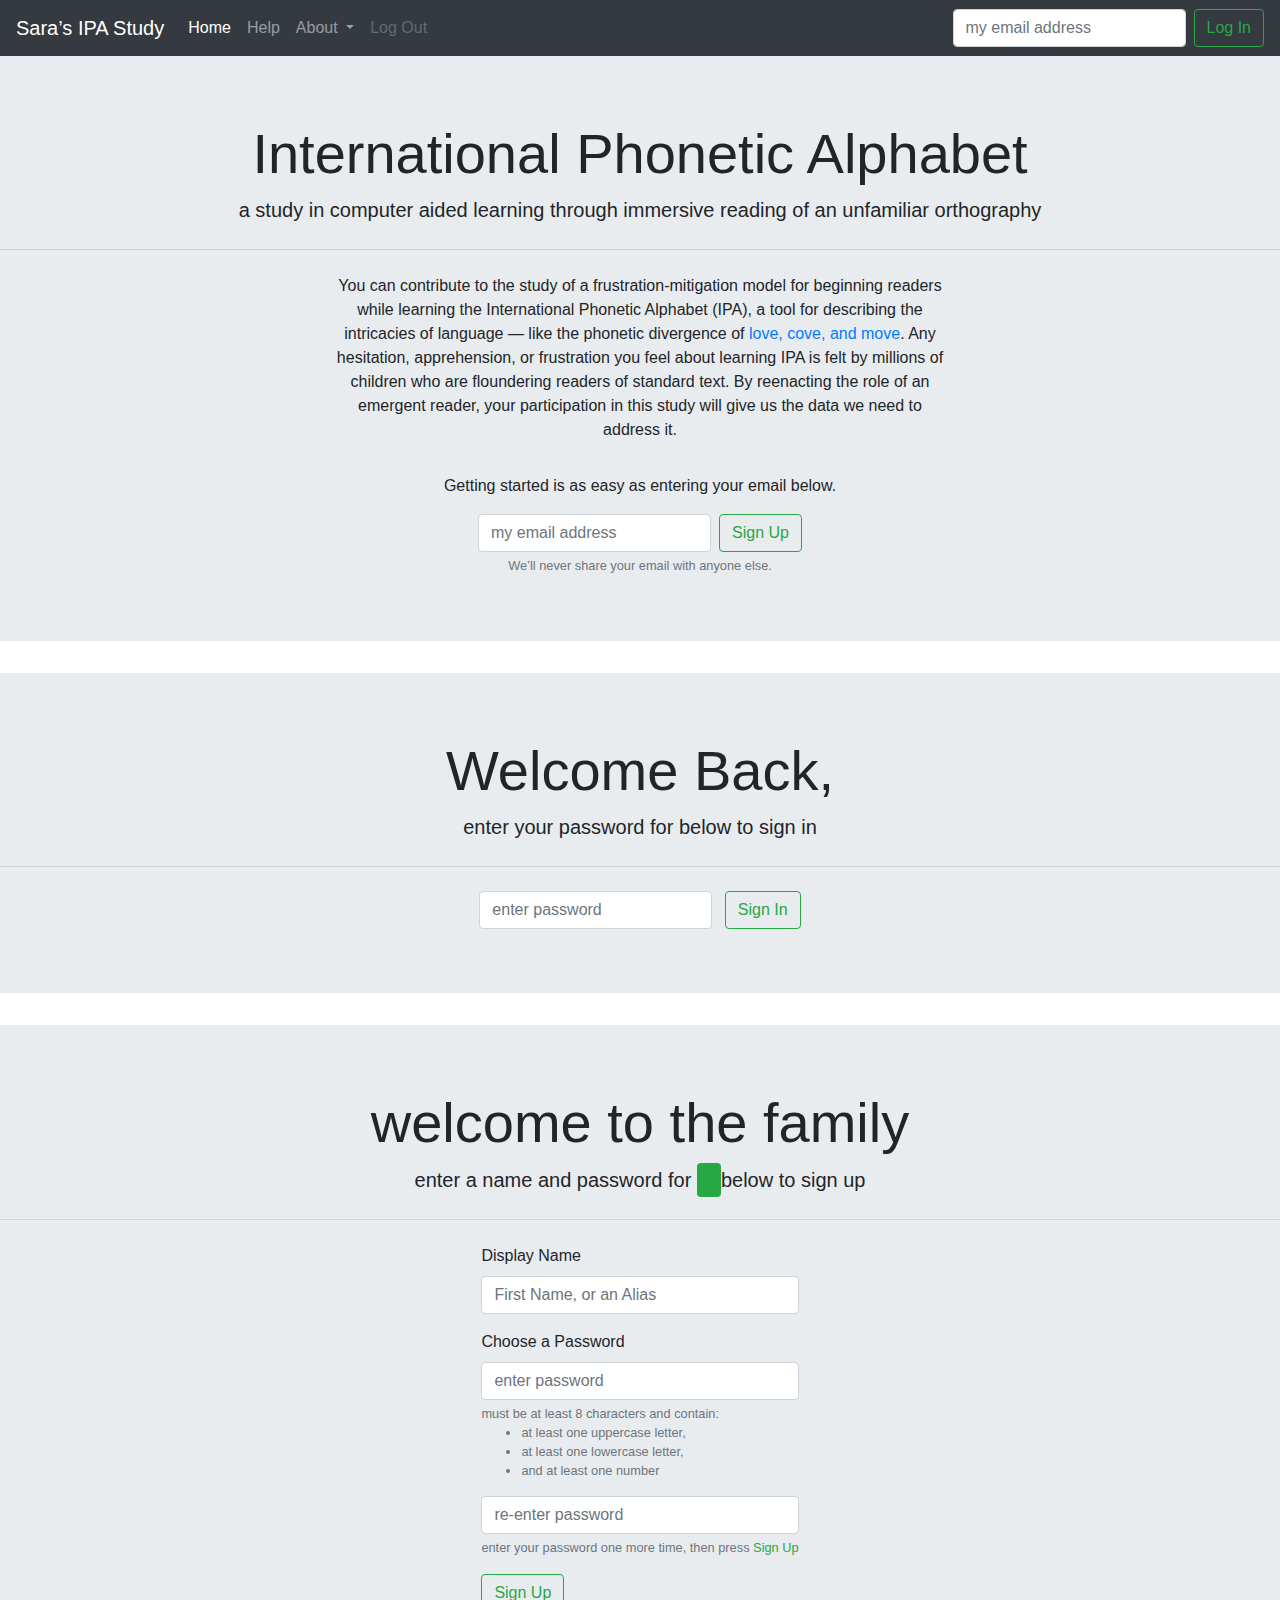
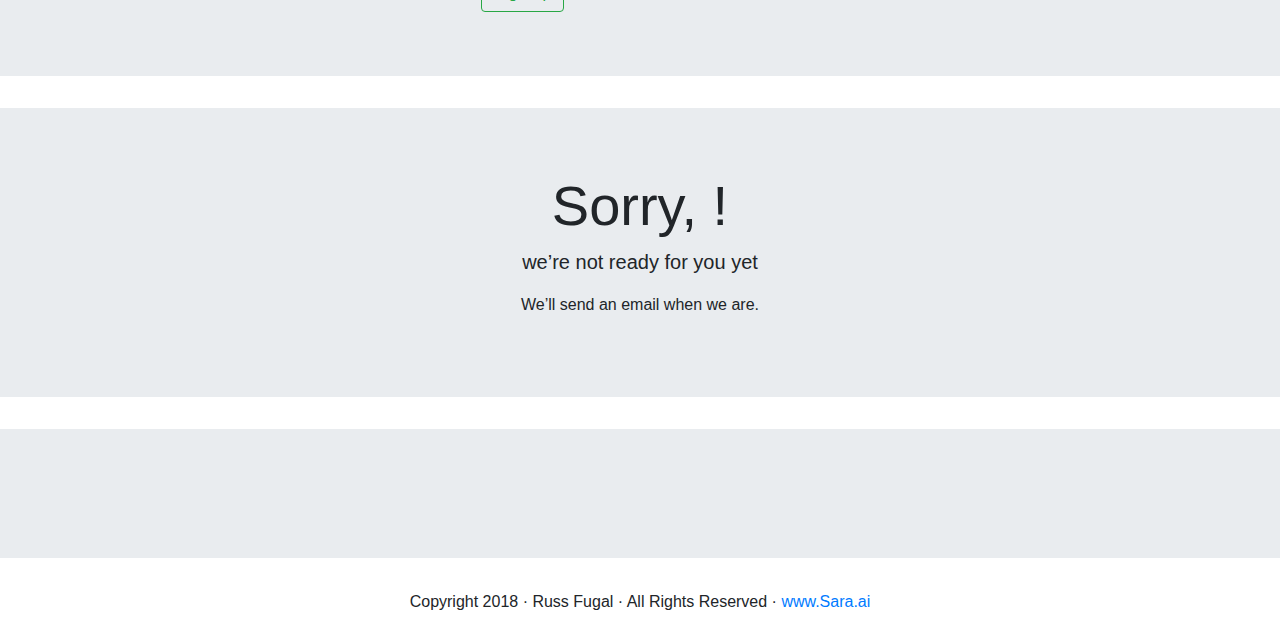
==== webpage/index.html @ 44a600b4 "first commit" ====
<!DOCTYPE html>
<html lang="en">
<head>
	<meta charset="utf-8">
	<meta http-equiv="X-UA-Compatible" content="IE=edge">
	<meta name="viewport" content="width=device-width, initial-scale=1">
	<title>Sara&rsquo;s IPA Study</title>

	<link href="css/style.css" rel="stylesheet">

	<!-- Bootstrap -->
	<link rel="stylesheet" href="https://maxcdn.bootstrapcdn.com/bootstrap/4.0.0/css/bootstrap.min.css" 
		  integrity="sha384-Gn5384xqQ1aoWXA+058RXPxPg6fy4IWvTNh0E263XmFcJlSAwiGgFAW/dAiS6JXm" 
		  crossorigin="anonymous">

	<!-- Animate.css https://daneden.github.io/animate.css/ -->
	<link rel="stylesheet" href="https://cdnjs.cloudflare.com/ajax/libs/animate.css/3.5.2/animate.min.css">
	
	<!-- jQuery (necessary for Bootstrap's JavaScript plugins) --> 
	<script src="https://code.jquery.com/jquery-3.2.1.slim.min.js" 
			integrity="sha384-KJ3o2DKtIkvYIK3UENzmM7KCkRr/rE9/Qpg6aAZGJwFDMVNA/GpGFF93hXpG5KkN" 
			crossorigin="anonymous"></script>
	<script src="https://cdnjs.cloudflare.com/ajax/libs/popper.js/1.12.9/umd/popper.min.js" 
			integrity="sha384-ApNbgh9B+Y1QKtv3Rn7W3mgPxhU9K/ScQsAP7hUibX39j7fakFPskvXusvfa0b4Q" 
			crossorigin="anonymous"></script>
	
	<!-- Include all compiled plugins (below), or include individual files as needed --> 
	<script src="https://maxcdn.bootstrapcdn.com/bootstrap/4.0.0/js/bootstrap.min.js" 
			integrity="sha384-JZR6Spejh4U02d8jOt6vLEHfe/JQGiRRSQQxSfFWpi1MquVdAyjUar5+76PVCmYl" 
			crossorigin="anonymous"></script>

	<script src="js/vendor/aws-cognito-sdk.min.js"></script>
	<script src="js/vendor/amazon-cognito-identity.min.js"></script>
	<script src="js/config.js"></script>
	<script src="js/wordMatchModal.js"></script>
	<script src="js/cognito-functions.js"></script>
	
</head>
<body>
<header>
	<nav class="navbar navbar-fixed-top navbar-expand-lg navbar-dark bg-dark">
		<a class="navbar-brand" onClick="loadSplash()" href="#">Sara&rsquo;s IPA Study</a>
		<button class="navbar-toggler" type="button" data-toggle="collapse" data-target="#navbarSupportedContent" aria-controls="navbarSupportedContent" aria-expanded="false" aria-label="Toggle navigation">
		<span class="navbar-toggler-icon"></span>
		</button>
		<div class="collapse navbar-collapse" id="navbarSupportedContent">
			<ul class="navbar-nav mr-auto">
				<li class="nav-item active">
					<a class="nav-link" data-toggle="collapse" data-target="#navbarSupportedContent" 
					   onClick="loadSplash()" href="#">Home <span class="sr-only">(current)</span></a>
				</li>
				<li class="nav-item">
					<a class="nav-link" href="#">Help</a>
				</li>
				<li class="nav-item dropdown">
					<a class="nav-link dropdown-toggle" href="#" id="navbarDropdown" role="button" data-toggle="dropdown" aria-haspopup="true" aria-expanded="false">
					About
					</a>
					<div class="dropdown-menu" aria-labelledby="navbarDropdown">
				 		<a class="dropdown-item" href="http://www.sara.ai">About Sara.ai</a>
				 		<a class="dropdown-item" data-toggle="collapse" data-target="#navbarSupportedContent" 
							onClick="loadLearn()" href="#">About this study</a>
				 		<div class="dropdown-divider"></div>
				 		<a class="dropdown-item disabled" href="#">My Account</a>
					</div>
				</li>
				<li id="logout" class="nav-item">
					<a class="nav-link disabled" onClick="ipaStudy.signOut()" href="#">Log Out</a>
				</li>
			</ul>
			<form id="loginForm" class="form-inline my-2 my-lg-0">
				<input class="form-control mr-sm-2" name="email" data-id="loginEmail_val" autocomplete="on" type="email"
					   placeholder="my email address" aria-label="my login email address" required>
				<button class="btn btn-outline-success my-2 my-sm-0" type="submit" 
						data-toggle="collapse" data-target="#navbarSupportedContent">Log In</button>
			</form>
		</div>
	</nav>
</header>
<main id="main_content">
	<section id="splash_screen">
		<div class="jumbotron jumbotron-fluid text-center">
			<h1 class="display-4">International Phonetic Alphabet</h1>
			<p class="lead">a study in computer aided learning through immersive reading of an unfamiliar orthography</p>
			<hr class="my-4">
			<div class="col-lg-6 offset-lg-3">
				<p>You can contribute to the study of a frustration-mitigation model for beginning readers while learning the International Phonetic Alphabet (IPA), a tool for describing the intricacies of language &mdash; like the phonetic divergence of <a href="https://youtu.be/SKjHATJi0E8?t=43s" target="_blank">love, cove, and move</a>. Any hesitation, apprehension, or frustration you feel about learning IPA is felt by millions of children who are floundering readers of standard text. By reenacting the role of an emergent reader, your participation in this study will give us the data we need to address it.</p>
				<p class="text-hide">Thanks to the University of Utah Lassonde Entrepreneur Institute's Get Seeded fund, sponsored by Zions Bank, you could be compensated for your diligent participation, while funding lasts.</p>
				<p>Getting started is as easy as entering your email below.</p>
			</div>
			<div class="my-2 my-lg-0" style="display: inline-block">
				<form id="signupForm" class="form-inline">
					<input class="form-control mr-sm-2" name="email" data-id="signupEmail_val" autocomplete="on"
						   type="email" placeholder="my email address" aria-label="my login email address" required>
					<button class="btn btn-outline-success my-2 my-sm-0" type="submit">Sign Up</button>
				</form>
				<small id="inputEmail_help" class="form-text text-muted">
					We&rsquo;ll never share your email with anyone else.
				</small>
			</div>
		</div>
	</section>
	<section id="signin_screen">
		<div class="jumbotron jumbotron-fluid text-center">
			<h1 class="display-4">Welcome Back, <span id="userFirstName_display"></span></h1>
			<p class="lead">enter your password for <span id="signinEmail_display"></span> below to sign in</p>
			<hr class="my-4">
			<form id="signinForm" class="form-inline my-2 my-lg-0" style="display: inline-block">
				<input class="form-control mr-sm-2" name="password" id="password" type="password"
					   placeholder="enter password" aria-label="my login password" required>
				<button class="btn btn-outline-success my-2 my-sm-0" type="submit">Sign In</button>
			</form>
		</div>
	</section>
	<section id="signup_screen">
		<div class="jumbotron jumbotron-fluid text-center">
			<h1 class="display-4">welcome to the family</h1>
			<p class="lead">enter a name and password for <span id="signupEmail_display" style="color: white; background-color: #28a745; padding: 0.375rem 0.75rem; border-radius: 0.25rem;"></span> below to sign up</p>
			<hr class="my-4">
			<form 	id="registrationForm" class="my-2 my-lg-0" style="display: inline-block; text-align: left">
				<div class="form-group">
					<label for="fname">Display Name</label>
					<input class="form-control mr-sm-2" name="fname" type="text" autocomplete="on"
					   placeholder="First Name, or an Alias" aria-label="my login password" required>
				</div>
				<div class="form-group">
					<label for="password1">Choose a Password</label>
					<input class="form-control mr-sm-2" name="password" id="password1" type="password"
						placeholder="enter password" aria-label="choose a password" 
						pattern="^(?:(?=.*[a-z])(?=.*[A-Z])(?=.*\d)).{8,}$" required>
					<small id="noMatch_help" class="form-text invalid-feedback" style="color: red">
						passwords did not match. try again
					</small>
					<small class="form-text text-muted">must be at least 8 characters and contain:
						<ul>
							<li>at least one uppercase letter,</li>
							<li>at least one lowercase letter,</li>
							<li>and at least one number</li>
						</ul>
					</small>
				</div>
				<div class="form-group">
					<input class="form-control mr-sm-2" name="password" id="password2" type="password"
					   placeholder="re-enter password" aria-label="reenter the password" required>
					<small class="form-text text-muted">enter your password one more time, then press
						<span style="color: #28a745">Sign Up</span></small>
				</div>
				<button class="btn btn-outline-success my-2 my-sm-0" type="submit">Sign Up</button>
			</form>
		</div>
	</section>
	<section id="help_screen">
	</section>
	<section id="aboutSara_screen">
	</section>
	<section id="aboutStudy_screen">
	</section>
	<section id="account_screen">
		<div class="jumbotron jumbotron-fluid text-center">
			<h1 class="display-4">Sorry, <span id="alias_display"></span>!</h1>
			<p class="lead">we&rsquo;re not ready for you yet</p>
			<div class="col-lg-6 offset-lg-3">
				<p>We&rsquo;ll send an email when we are.</p>
			</div>
		</div>
	</section>
	<section id="learn_screen">
		<div class="jumbotron jumbotron-fluid text-center">
			<div id="learnImmersiveText" class="col-lg-6 offset-lg-3">
			</div>
		</div>
	</section>
	<div id="modal_wordMatch" class="modal" tabindex="-1" role="dialog">
		<div class="modal-dialog modal-dialog-centered" role="document">
			<div class="modal-content">
				<div class="modal-header">
					<h5 id="wordMatch_title" class="modal-title"></h5>
					<button type="button" class="close" data-dismiss="modal" aria-label="Close">
						<span aria-hidden="true">&times;</span>
					</button>
				</div>
				<div class="modal-body">
					Match one of the lexigrams below to the heading above &hellip;
					<div class="wordMatchLayout">
						<input id="wordMatch_option1" type="button" class="btn">
					</div>
					<div class="wordMatchLayout">
						<input id="wordMatch_option2" type="button" class="btn">
					</div>
					<div class="wordMatchLayout">
						<input id="wordMatch_option3" type="button" class="btn">
					</div>
				</div>
				<div class="modal-footer">
					<button id="wordMatch_hidden" type="button" class="btn btn-outline-success" onClick="tadaWordMatch()">
						the standard orthography <br/>will be revealed here
					</button>
					<button id="wordMatch_reveal" type="button"
							class="btn btn-success animated tada" data-dismiss="modal">
						the standard orthography <br/>is revealed here
					</button>
					<button id="wordMatch_close" type="button" class="btn btn-secondary" data-dismiss="modal">
						close this popup <br/>and try again
					</button>
				</div>
			</div>
		</div>
	</div>
	<div id="modal_phonemeMap" class="modal" tabindex="-1" role="dialog">
		<div class="modal-dialog modal-dialog-centered" role="document">
			<div class="modal-content">
				<div class="modal-header">
					<h5 id="phonemeMap_title" class="modal-title">Modal title</h5>
					<button type="button" class="close" data-dismiss="modal" aria-label="Close">
						<span aria-hidden="true">&times;</span>
					</button>
				</div>
				<div class="modal-body">
					<div id="phonemeMap_body" class="phonemeMap"></div>
				</div>
				<div class="modal-footer">
					<button type="button" class="btn btn-secondary" data-dismiss="modal">Close</button>
				</div>
			</div>
		</div>
	</div>
	<div id="modal_wordReveal" class="modal" tabindex="-1" role="dialog">
		<div class="modal-dialog modal-dialog-centered" role="document">
			<div class="modal-content">
				<div class="modal-header">
					<h5 id="wordReveal_title" class="modal-title">Modal title</h5>
					<button type="button" class="close" data-dismiss="modal" aria-label="Close">
						<span aria-hidden="true">&times;</span>
					</button>
				</div>
				<div class="modal-body">
					<div id="wordReveal_body" class="wordReveal"></div>
				</div>
				<div class="modal-footer">
					<button type="button" class="btn btn-secondary" data-dismiss="modal">Close</button>
				</div>
			</div>
		</div>
	</div>
</main>
<footer>
	<div class="container">
		<div class="row">
			<div class="text-center col-lg-6 offset-lg-3">
				<!--<h4>Footer </h4>-->
				<p>
					Copyright&nbsp;2018&nbsp;&middot; 
					Russ&nbsp;Fugal&nbsp;&middot; 
					All&nbsp;Rights&nbsp;Reserved&nbsp;&middot; 
					<a href="http://www.sara.ai">www.Sara.ai</a>
				</p>
			</div>
		</div>
	</div>
</footer>
</body>
</html>
---- webpage/css/style.css ----
@charset "utf-8";
/* CSS Document */

.wordMatchLayout {
	margin: 8pt auto 8pt 24pt;
}
.phonemeMap {
	margin: 8pt auto 8pt 24pt;
}
.phonemeItem {
	margin: 8pt auto 8pt 24pt;
}
.wordReveal {
	margin: 8pt auto 8pt 24pt;
}
.interacted {
	color: red;
}
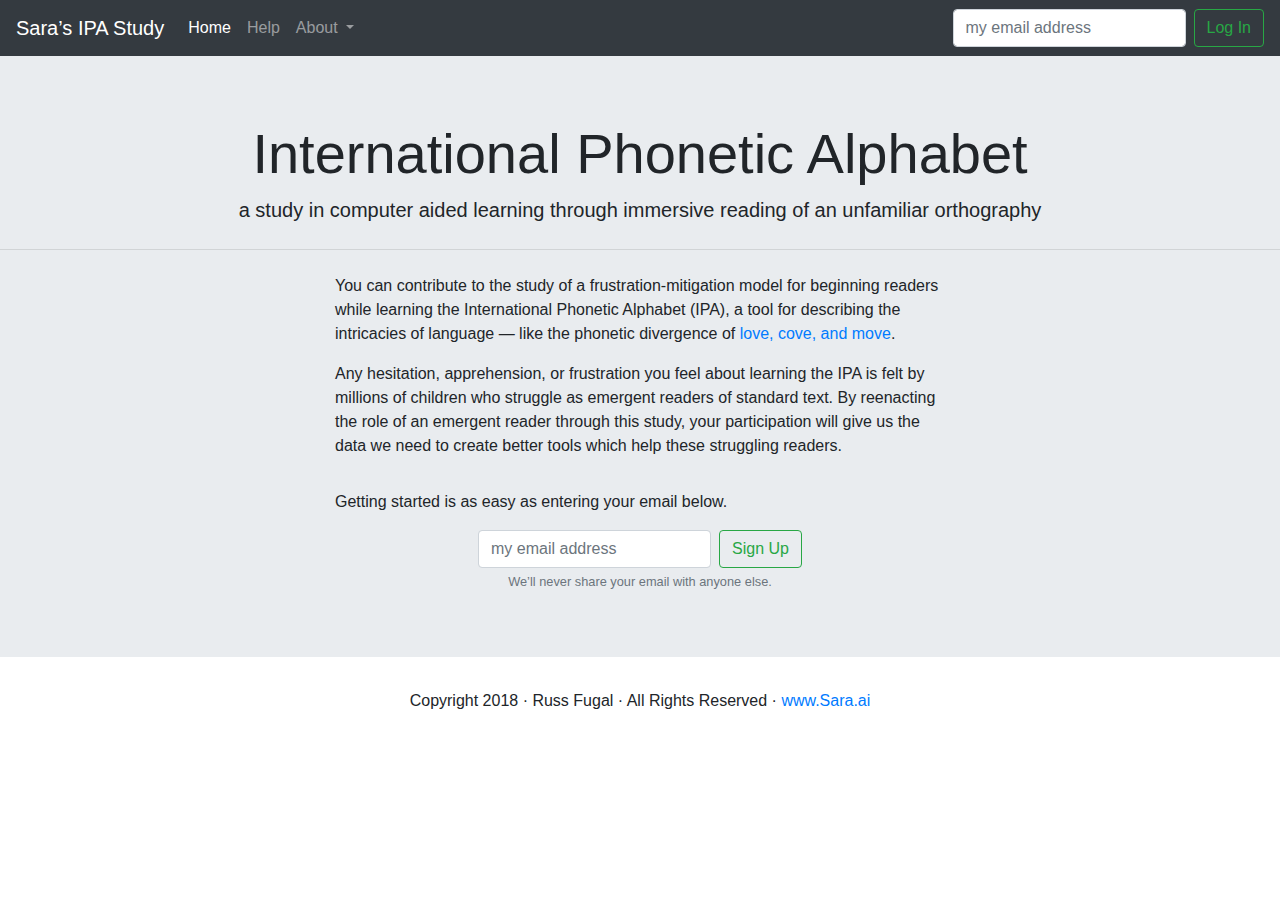
==== commit e4adcf11: "demo nearing completion." ====
--- a/webpage/index.html
+++ b/webpage/index.html
@@ -6,8 +6,24 @@
 	<meta name="viewport" content="width=device-width, initial-scale=1">
 	<title>Sara&rsquo;s IPA Study</title>
 
+	<!-- favicon -->
+	<link rel="apple-touch-icon" sizes="57x57" href="http://www.sara.ai/favicon/apple-icon-57x57.png">
+	<link rel="apple-touch-icon" sizes="60x60" href="http://www.sara.ai/favicon/apple-icon-60x60.png">
+	<link rel="apple-touch-icon" sizes="72x72" href="http://www.sara.ai/favicon/apple-icon-72x72.png">
+	<link rel="apple-touch-icon" sizes="76x76" href="http://www.sara.ai/favicon/apple-icon-76x76.png">
+	<link rel="apple-touch-icon" sizes="114x114" href="http://www.sara.ai/favicon/apple-icon-114x114.png">
+	<link rel="apple-touch-icon" sizes="120x120" href="http://www.sara.ai/favicon/apple-icon-120x120.png">
+	<link rel="apple-touch-icon" sizes="144x144" href="http://www.sara.ai/favicon/apple-icon-144x144.png">
+	<link rel="apple-touch-icon" sizes="152x152" href="http://www.sara.ai/favicon/apple-icon-152x152.png">
+	<link rel="apple-touch-icon" sizes="180x180" href="http://www.sara.ai/favicon/apple-icon-180x180.png">
+	<link rel="icon" type="image/png" sizes="192x192"  href="http://www.sara.ai/favicon/android-icon-192x192.png">
+	<link rel="icon" type="image/png" sizes="32x32" href="http://www.sara.ai/favicon/favicon-32x32.png">
+	<link rel="icon" type="image/png" sizes="96x96" href="http://www.sara.ai/favicon/favicon-96x96.png">
+	<link rel="icon" type="image/png" sizes="16x16" href="http://www.sara.ai/favicon/favicon-16x16.png">
+	<link rel="manifest" href="http://www.sara.ai/favicon/manifest.json">
+
+	<!-- css -->
 	<link href="css/style.css" rel="stylesheet">
-
 	<!-- Bootstrap -->
 	<link rel="stylesheet" href="https://maxcdn.bootstrapcdn.com/bootstrap/4.0.0/css/bootstrap.min.css" 
 		  integrity="sha384-Gn5384xqQ1aoWXA+058RXPxPg6fy4IWvTNh0E263XmFcJlSAwiGgFAW/dAiS6JXm" 
@@ -17,9 +33,7 @@
 	<link rel="stylesheet" href="https://cdnjs.cloudflare.com/ajax/libs/animate.css/3.5.2/animate.min.css">
 	
 	<!-- jQuery (necessary for Bootstrap's JavaScript plugins) --> 
-	<script src="https://code.jquery.com/jquery-3.2.1.slim.min.js" 
-			integrity="sha384-KJ3o2DKtIkvYIK3UENzmM7KCkRr/rE9/Qpg6aAZGJwFDMVNA/GpGFF93hXpG5KkN" 
-			crossorigin="anonymous"></script>
+	<script src="https://code.jquery.com/jquery-3.3.1.min.js"></script>
 	<script src="https://cdnjs.cloudflare.com/ajax/libs/popper.js/1.12.9/umd/popper.min.js" 
 			integrity="sha384-ApNbgh9B+Y1QKtv3Rn7W3mgPxhU9K/ScQsAP7hUibX39j7fakFPskvXusvfa0b4Q" 
 			crossorigin="anonymous"></script>
@@ -57,15 +71,9 @@
 					About
 					</a>
 					<div class="dropdown-menu" aria-labelledby="navbarDropdown">
-				 		<a class="dropdown-item" href="http://www.sara.ai">About Sara.ai</a>
-				 		<a class="dropdown-item" data-toggle="collapse" data-target="#navbarSupportedContent" 
-							onClick="loadLearn()" href="#">About this study</a>
-				 		<div class="dropdown-divider"></div>
-				 		<a class="dropdown-item disabled" href="#">My Account</a>
-					</div>
-				</li>
-				<li id="logout" class="nav-item">
-					<a class="nav-link disabled" onClick="ipaStudy.signOut()" href="#">Log Out</a>
+				 		<a class="dropdown-item" href="http://www.sara.ai" target="_blank">About Sara.ai</a>
+				 		<a class="dropdown-item" href="#">About this study</a>
+					</div>
 				</li>
 			</ul>
 			<form id="loginForm" class="form-inline my-2 my-lg-0">
@@ -84,9 +92,10 @@
 			<p class="lead">a study in computer aided learning through immersive reading of an unfamiliar orthography</p>
 			<hr class="my-4">
 			<div class="col-lg-6 offset-lg-3">
-				<p>You can contribute to the study of a frustration-mitigation model for beginning readers while learning the International Phonetic Alphabet (IPA), a tool for describing the intricacies of language &mdash; like the phonetic divergence of <a href="https://youtu.be/SKjHATJi0E8?t=43s" target="_blank">love, cove, and move</a>. Any hesitation, apprehension, or frustration you feel about learning IPA is felt by millions of children who are floundering readers of standard text. By reenacting the role of an emergent reader, your participation in this study will give us the data we need to address it.</p>
-				<p class="text-hide">Thanks to the University of Utah Lassonde Entrepreneur Institute's Get Seeded fund, sponsored by Zions Bank, you could be compensated for your diligent participation, while funding lasts.</p>
-				<p>Getting started is as easy as entering your email below.</p>
+				<p style="text-align: left">You can contribute to the study of a frustration-mitigation model for beginning readers while learning the International Phonetic Alphabet (IPA), a tool for describing the intricacies of language &mdash; like the phonetic divergence of <a href="https://youtu.be/SKjHATJi0E8?t=43s" target="_blank">love, cove, and move</a>.</p>
+				<p style="text-align: left">Any hesitation, apprehension, or frustration you feel about learning the IPA is felt by millions of children who struggle as emergent readers of standard text. By reenacting the role of an emergent reader through this study, your participation will give us the data we need to create better tools which help these struggling readers.</p>
+				<p class="text-hide" style="text-align: left">Thanks to the University of Utah Lassonde Entrepreneur Institute's Get Seeded fund, sponsored by Zions Bank, you could be compensated for your diligent participation, while funding lasts.</p>
+				<p style="text-align: left">Getting started is as easy as entering your email below.</p>
 			</div>
 			<div class="my-2 my-lg-0" style="display: inline-block">
 				<form id="signupForm" class="form-inline">
--- a/webpage/css/style.css
+++ b/webpage/css/style.css
@@ -10,9 +10,20 @@
 .phonemeItem {
 	margin: 8pt auto 8pt 24pt;
 }
+.immersionInstructions {
+	margin: 8pt auto 8pt 24pt;
+}
 .wordReveal {
 	margin: 8pt auto 8pt 24pt;
 }
 .interacted {
 	color: red;
+}
+.mainReader {
+	font-size: 20pt;
+	line-height: 1.7;
+	text-align: left;
+}
+.noWrapSpan {
+	white-space: nowrap;
 }